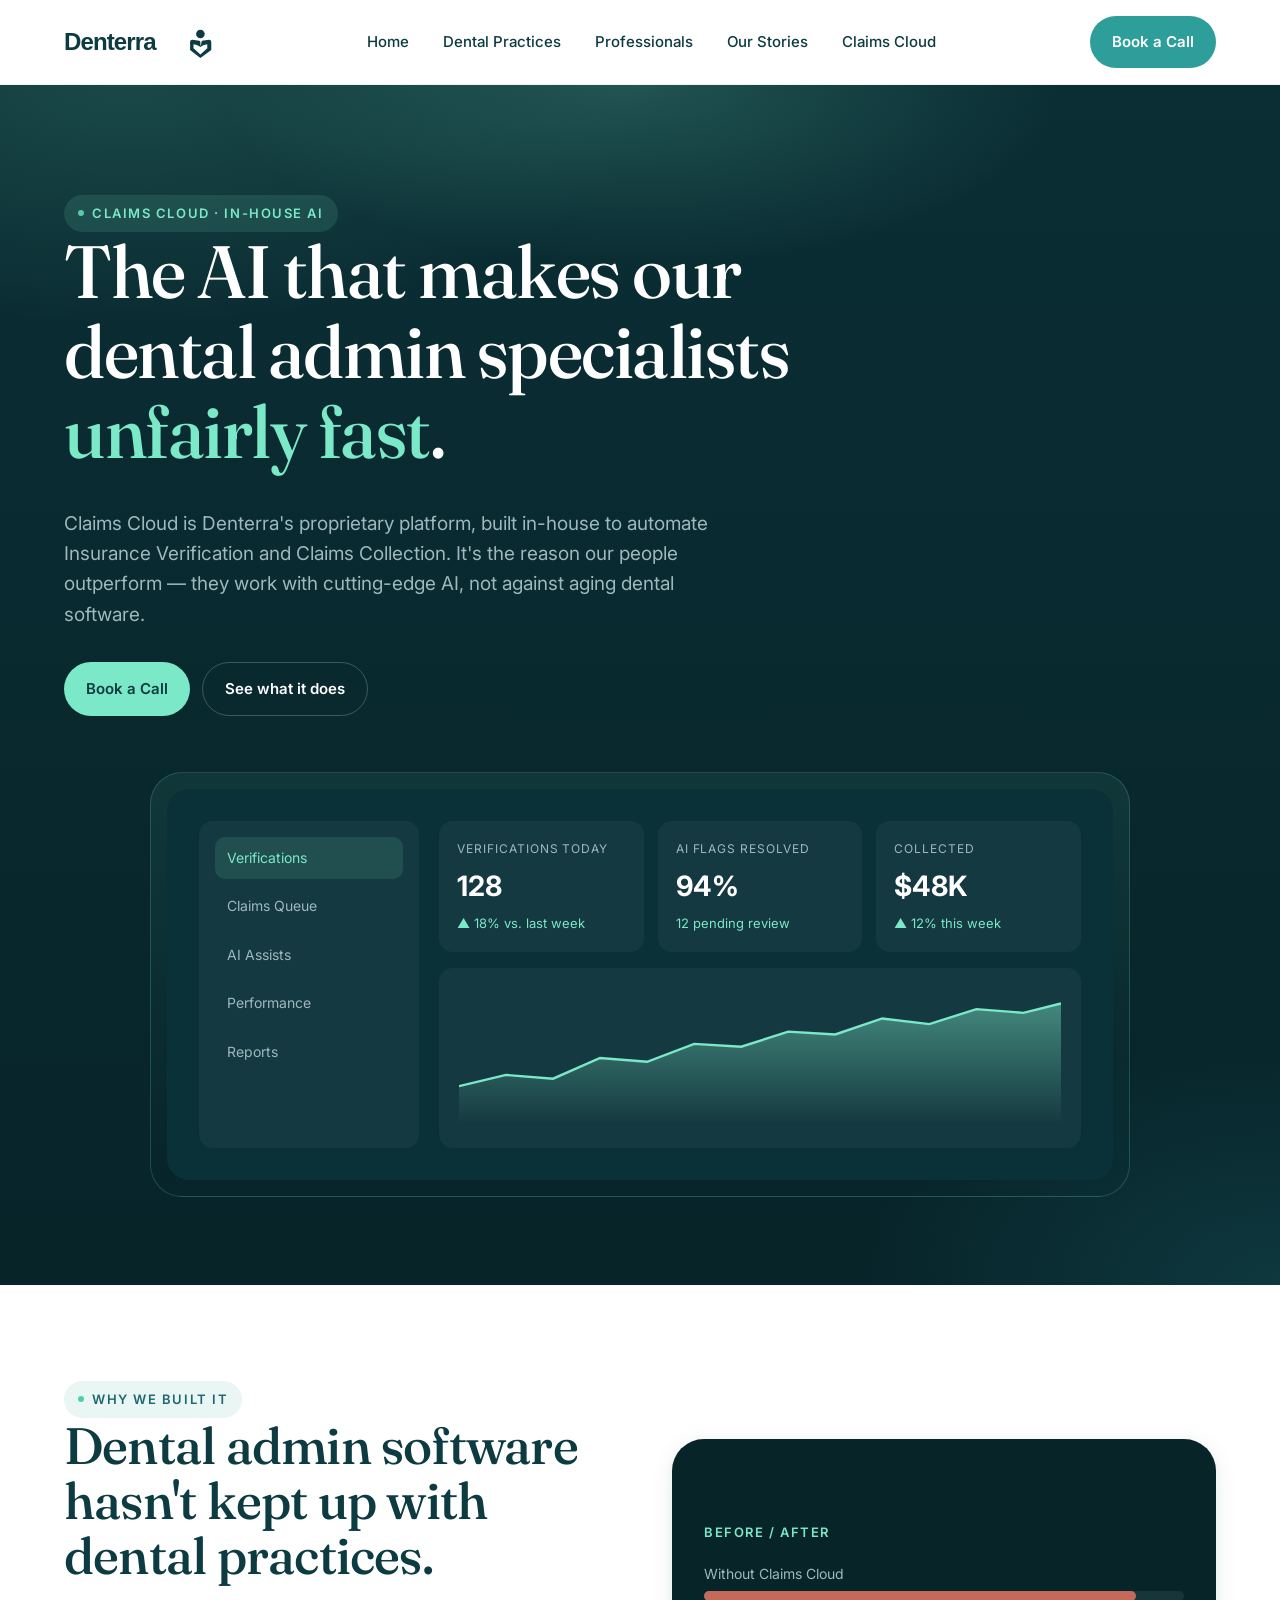
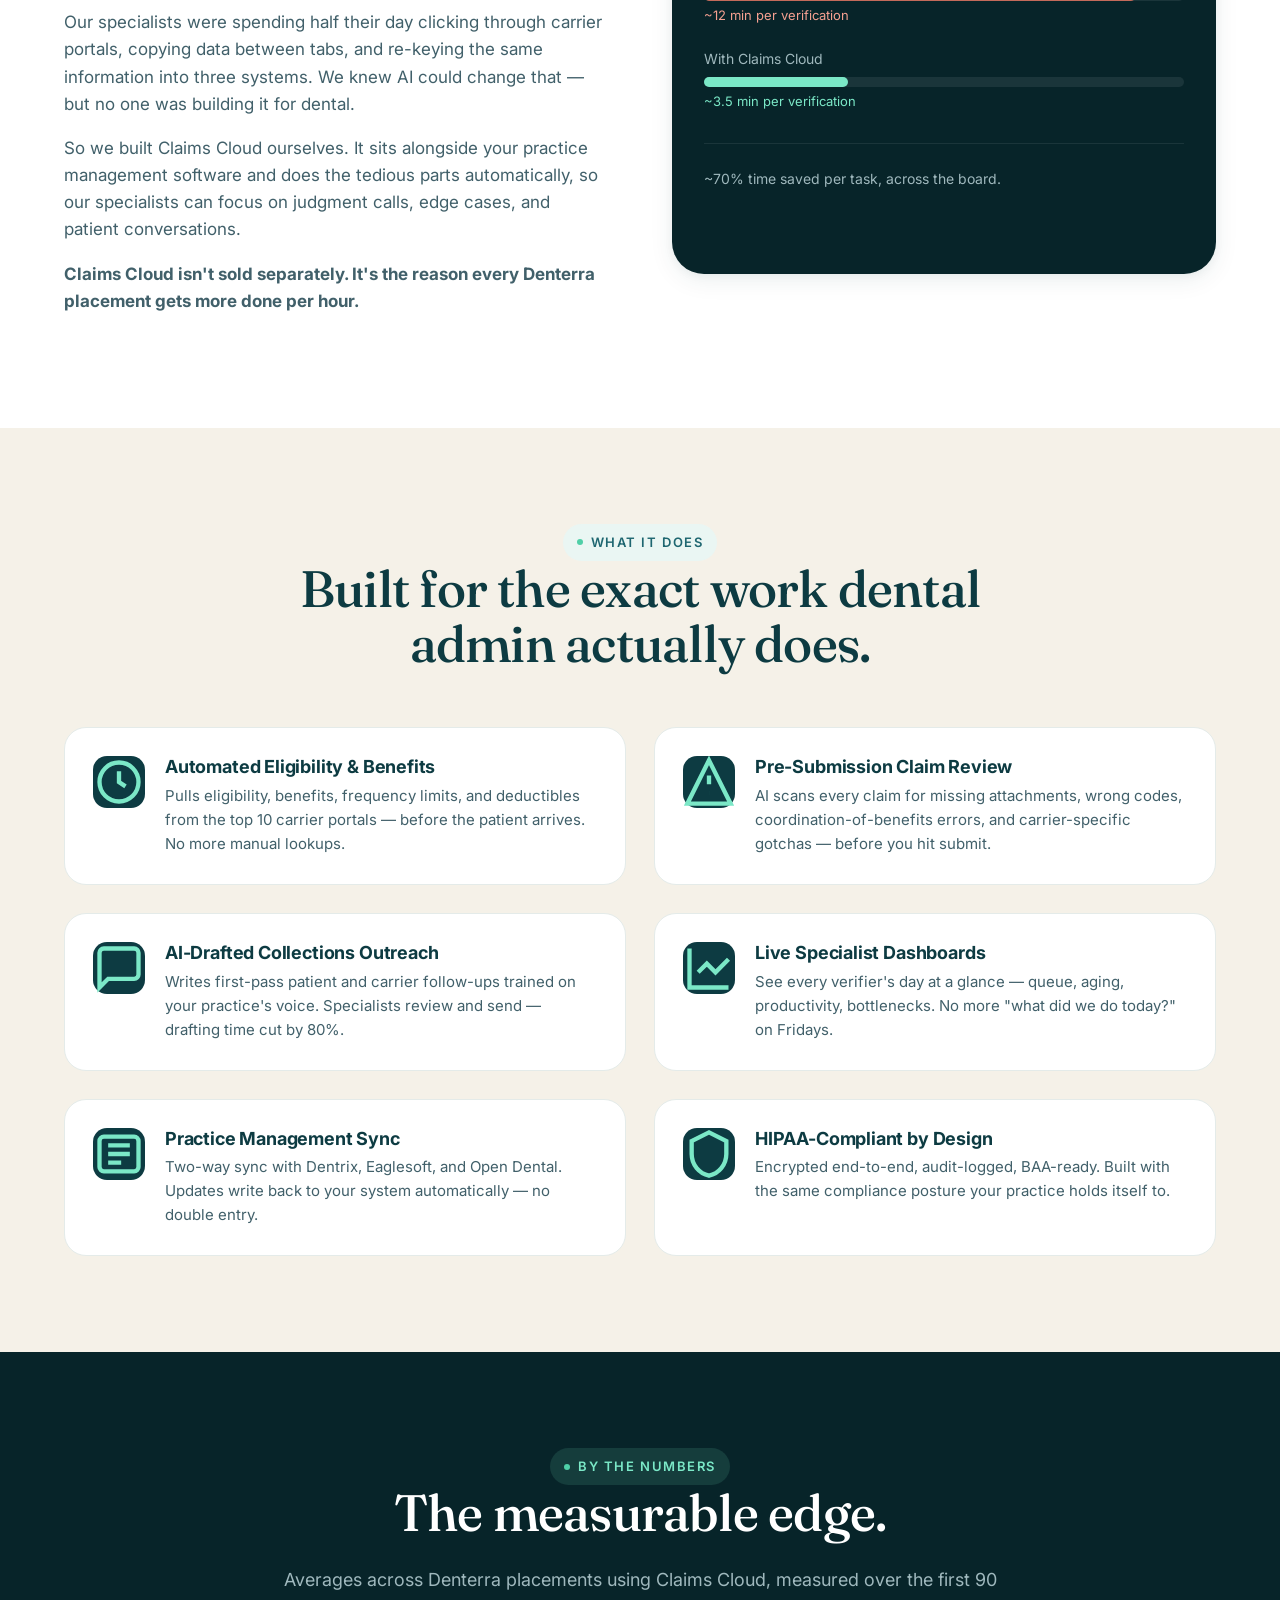
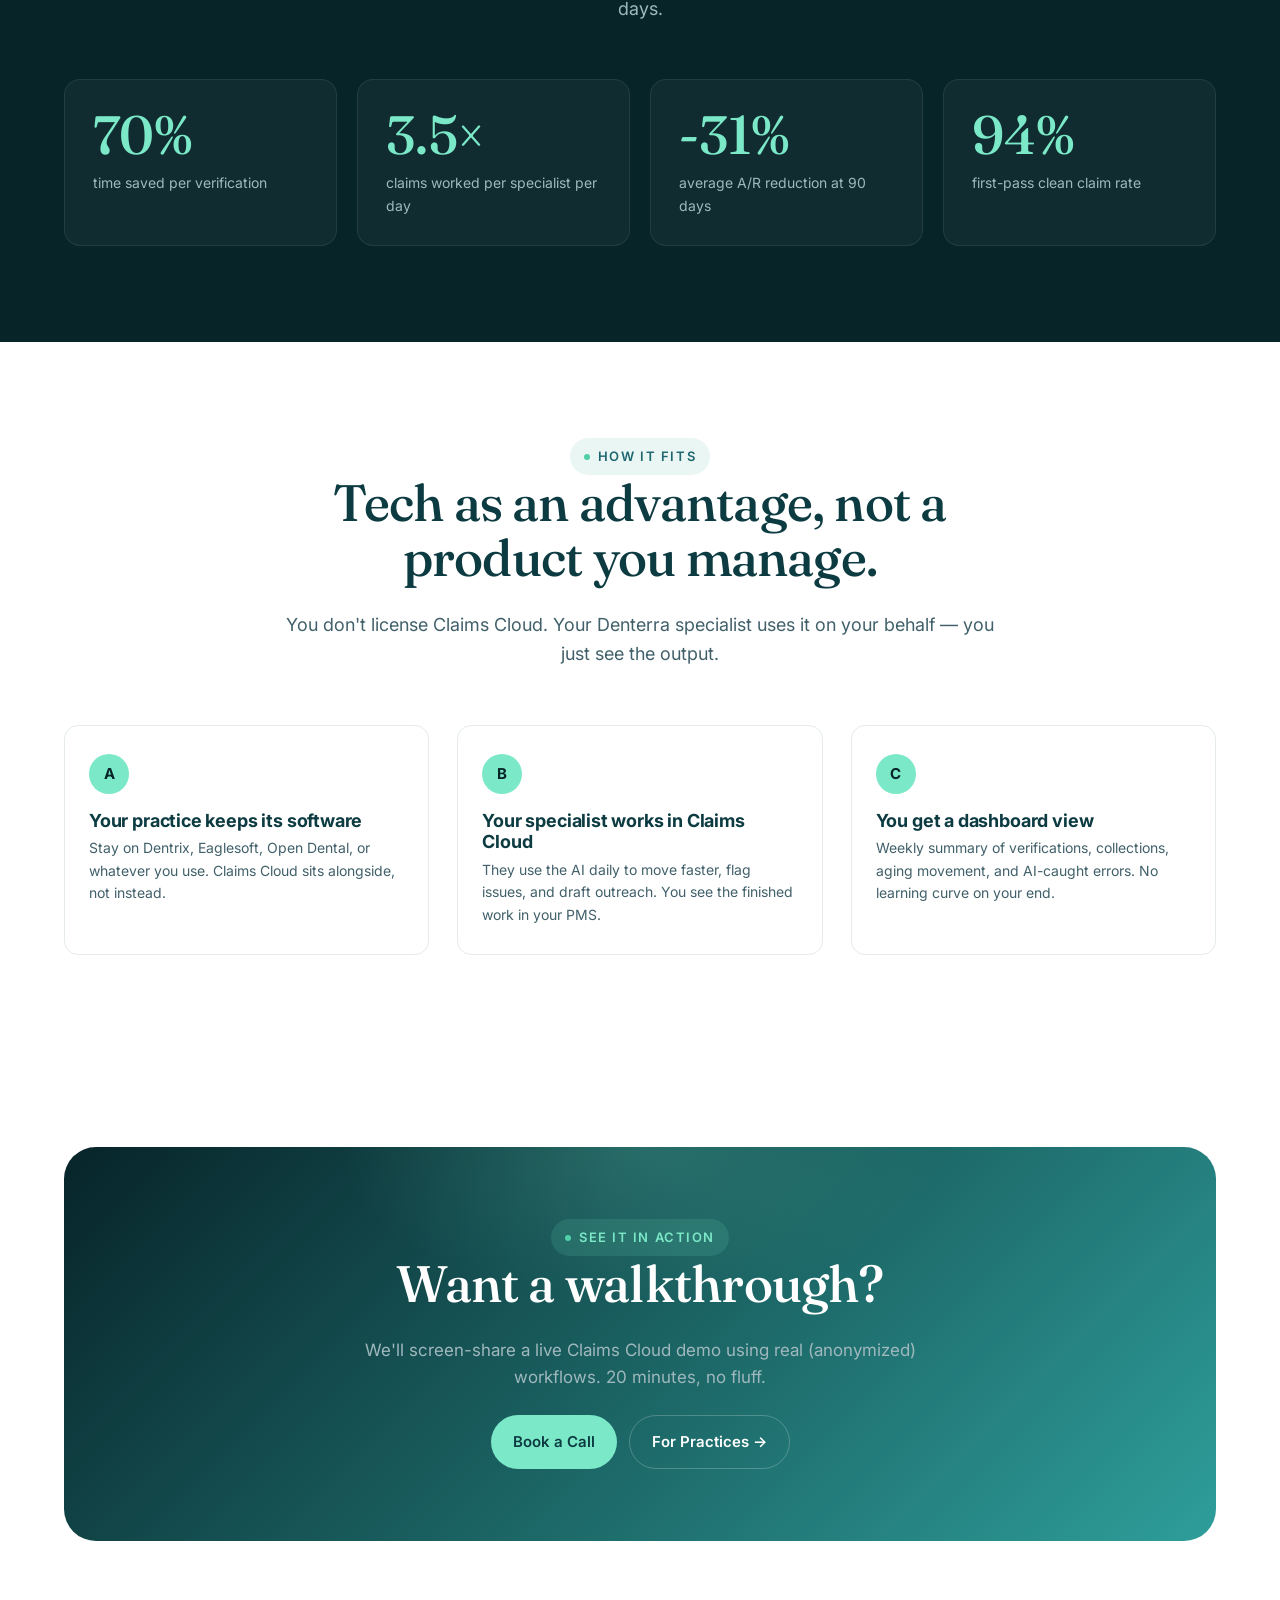
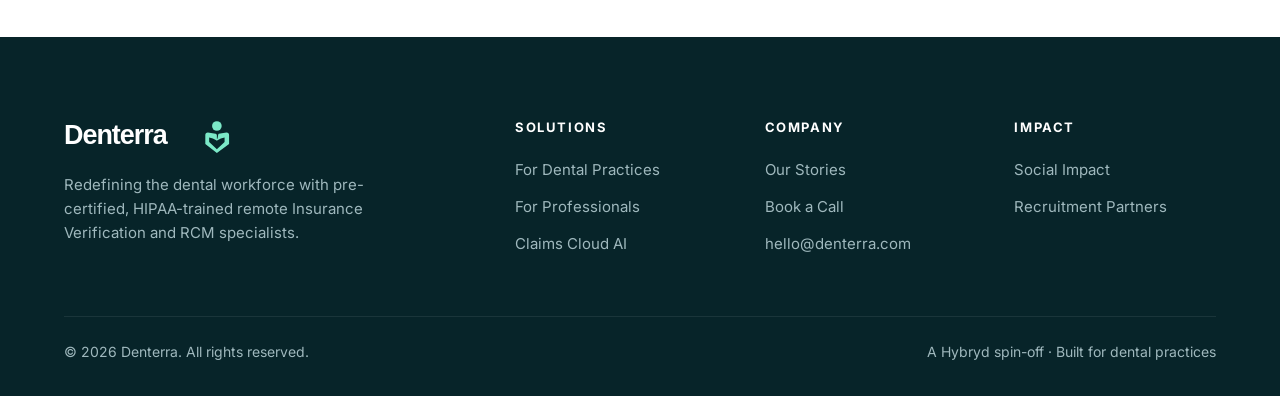
==== claims-cloud.html @ dbc6533b "Initial commit: Denterra website Static site with index, dental-practices, professionals, claims-clo" ====
<!DOCTYPE html>
<html lang="en">
<head>
  <meta charset="UTF-8" />
  <meta name="viewport" content="width=device-width, initial-scale=1.0" />
  <title>Claims Cloud — Denterra's In-House AI</title>
  <meta name="description" content="Claims Cloud is Denterra's proprietary AI platform that automates Insurance Verification and Claims Collection. Built in-house to make our specialists faster and sharper." />
  <link rel="icon" type="image/svg+xml" href="assets/logo.svg" />
  <link rel="preconnect" href="https://fonts.googleapis.com">
  <link rel="preconnect" href="https://fonts.gstatic.com" crossorigin>
  <link href="https://fonts.googleapis.com/css2?family=Fraunces:opsz,wght@9..144,400;9..144,500;9..144,600&family=Inter:wght@400;500;600;700&display=swap" rel="stylesheet">
  <link rel="stylesheet" href="assets/styles.css" />
</head>
<body>

<header class="nav">
  <div class="nav-inner">
    <a href="index.html" class="nav-logo" aria-label="Denterra home">
      <img src="assets/logo.svg" alt="Denterra" />
    </a>
    <nav><ul class="nav-links">
      <li><a href="index.html">Home</a></li>
      <li><a href="dental-practices.html">Dental Practices</a></li>
      <li><a href="professionals.html">Professionals</a></li>
      <li><a href="our-stories.html">Our Stories</a></li>
      <li><a href="claims-cloud.html">Claims Cloud</a></li>
    </ul></nav>
    <div class="nav-actions">
      <a href="#contact" class="btn btn-primary">Book a Call</a>
      <button class="nav-toggle" aria-label="Open menu"><span></span></button>
    </div>
  </div>
</header>
<div class="mobile-menu">
  <ul>
    <li><a href="index.html">Home</a></li>
    <li><a href="dental-practices.html">Dental Practices</a></li>
    <li><a href="professionals.html">Professionals</a></li>
    <li><a href="our-stories.html">Our Stories</a></li>
    <li><a href="claims-cloud.html">Claims Cloud</a></li>
  </ul>
  <a href="#contact" class="btn btn-primary">Book a Call</a>
</div>

<!-- HERO -->
<section class="page-header cc-hero">
  <div class="container">
    <span class="eyebrow on-dark">Claims Cloud · In-house AI</span>
    <h1>The AI that makes our dental admin specialists <span style="color: var(--mint)">unfairly fast</span>.</h1>
    <p class="lead">Claims Cloud is Denterra's proprietary platform, built in-house to automate Insurance Verification and Claims Collection. It's the reason our people outperform — they work with cutting-edge AI, not against aging dental software.</p>
    <div class="hero-cta mt-md">
      <a href="#contact" class="btn btn-mint">Book a Call</a>
      <a href="#features" class="btn btn-ghost-dark">See what it does</a>
    </div>

    <div class="cc-product-shot">
      <div class="cc-product-shot-inner">
        <div class="dash">
          <div class="dash-sidebar">
            <div class="dash-item active">Verifications</div>
            <div class="dash-item">Claims Queue</div>
            <div class="dash-item">AI Assists</div>
            <div class="dash-item">Performance</div>
            <div class="dash-item">Reports</div>
          </div>
          <div class="dash-main">
            <div class="dash-cards">
              <div class="dash-card"><div class="label">Verifications Today</div><div class="num">128</div><div class="trend">▲ 18% vs. last week</div></div>
              <div class="dash-card"><div class="label">AI Flags Resolved</div><div class="num">94%</div><div class="trend">12 pending review</div></div>
              <div class="dash-card"><div class="label">Collected</div><div class="num">$48K</div><div class="trend">▲ 12% this week</div></div>
            </div>
            <div class="dash-chart">
              <svg viewBox="0 0 640 140" style="width:100%;height:100%;display:block">
                <defs><linearGradient id="cc-g" x1="0" x2="0" y1="0" y2="1"><stop offset="0" stop-color="#7BE8C7" stop-opacity=".45"/><stop offset="1" stop-color="#7BE8C7" stop-opacity="0"/></linearGradient></defs>
                <path d="M0,100 L50,88 L100,92 L150,70 L200,74 L250,55 L300,58 L350,42 L400,45 L450,28 L500,34 L550,18 L600,22 L640,12 L640,140 L0,140 Z" fill="url(#cc-g)"/>
                <path d="M0,100 L50,88 L100,92 L150,70 L200,74 L250,55 L300,58 L350,42 L400,45 L450,28 L500,34 L550,18 L600,22 L640,12" fill="none" stroke="#7BE8C7" stroke-width="2.5"/>
              </svg>
            </div>
          </div>
        </div>
      </div>
    </div>
  </div>
</section>

<!-- WHY IT EXISTS -->
<section>
  <div class="container">
    <div class="split">
      <div>
        <span class="eyebrow">Why We Built It</span>
        <h2>Dental admin software hasn't kept up with dental practices.</h2>
        <p>Our specialists were spending half their day clicking through carrier portals, copying data between tabs, and re-keying the same information into three systems. We knew AI could change that — but no one was building it for dental.</p>
        <p>So we built Claims Cloud ourselves. It sits alongside your practice management software and does the tedious parts automatically, so our specialists can focus on judgment calls, edge cases, and patient conversations.</p>
        <p><strong>Claims Cloud isn't sold separately. It's the reason every Denterra placement gets more done per hour.</strong></p>
      </div>
      <div class="split-visual" style="background: var(--brand-darker);">
        <div style="padding: 32px; color: #fff; height: 100%; display: flex; flex-direction: column; justify-content: center;">
          <div style="color: var(--mint); font-size: 13px; text-transform: uppercase; letter-spacing: 0.12em; font-weight: 600;">Before / After</div>
          <div style="margin-top: 20px;">
            <div style="font-size: 14px; color: var(--text-on-dark-muted);">Without Claims Cloud</div>
            <div style="height: 10px; background: rgba(255,255,255,0.08); border-radius: 5px; margin-top: 6px; position: relative;"><div style="position: absolute; inset:0; width: 90%; background: #C46A5A; border-radius: 5px;"></div></div>
            <div style="font-size:13px; margin-top: 4px; color: #F5A091;">~12 min per verification</div>
          </div>
          <div style="margin-top: 22px;">
            <div style="font-size: 14px; color: var(--text-on-dark-muted);">With Claims Cloud</div>
            <div style="height: 10px; background: rgba(255,255,255,0.08); border-radius: 5px; margin-top: 6px; position: relative;"><div style="position: absolute; inset:0; width: 30%; background: var(--mint); border-radius: 5px;"></div></div>
            <div style="font-size:13px; margin-top: 4px; color: var(--mint);">~3.5 min per verification</div>
          </div>
          <div style="margin-top: 32px; padding-top: 24px; border-top: 1px solid rgba(255,255,255,0.08); font-size: 14px; color: var(--text-on-dark-muted);">~70% time saved per task, across the board.</div>
        </div>
      </div>
    </div>
  </div>
</section>

<!-- FEATURES -->
<section id="features" style="background: var(--bg-cream);">
  <div class="container">
    <div class="section-head">
      <span class="eyebrow">What It Does</span>
      <h2>Built for the exact work dental admin actually does.</h2>
    </div>
    <div class="cc-feature-grid">
      <div class="cc-feature">
        <div class="icon"><svg viewBox="0 0 24 24" fill="none" stroke="currentColor" stroke-width="2"><circle cx="12" cy="12" r="9"/><path d="M12 7v5l3 2"/></svg></div>
        <div><h4>Automated Eligibility & Benefits</h4><p>Pulls eligibility, benefits, frequency limits, and deductibles from the top 10 carrier portals — before the patient arrives. No more manual lookups.</p></div>
      </div>
      <div class="cc-feature">
        <div class="icon"><svg viewBox="0 0 24 24" fill="none" stroke="currentColor" stroke-width="2"><polygon points="12 2 2 22 22 22 12 2"/><path d="M12 9v4M12 17h.01"/></svg></div>
        <div><h4>Pre-Submission Claim Review</h4><p>AI scans every claim for missing attachments, wrong codes, coordination-of-benefits errors, and carrier-specific gotchas — before you hit submit.</p></div>
      </div>
      <div class="cc-feature">
        <div class="icon"><svg viewBox="0 0 24 24" fill="none" stroke="currentColor" stroke-width="2"><path d="M21 15a2 2 0 01-2 2H7l-4 4V5a2 2 0 012-2h14a2 2 0 012 2z"/></svg></div>
        <div><h4>AI-Drafted Collections Outreach</h4><p>Writes first-pass patient and carrier follow-ups trained on your practice's voice. Specialists review and send — drafting time cut by 80%.</p></div>
      </div>
      <div class="cc-feature">
        <div class="icon"><svg viewBox="0 0 24 24" fill="none" stroke="currentColor" stroke-width="2"><path d="M3 3v18h18"/><path d="M7 14l4-4 4 4 6-6"/></svg></div>
        <div><h4>Live Specialist Dashboards</h4><p>See every verifier's day at a glance — queue, aging, productivity, bottlenecks. No more "what did we do today?" on Fridays.</p></div>
      </div>
      <div class="cc-feature">
        <div class="icon"><svg viewBox="0 0 24 24" fill="none" stroke="currentColor" stroke-width="2"><rect x="3" y="4" width="18" height="16" rx="2"/><path d="M7 8h10M7 12h10M7 16h6"/></svg></div>
        <div><h4>Practice Management Sync</h4><p>Two-way sync with Dentrix, Eaglesoft, and Open Dental. Updates write back to your system automatically — no double entry.</p></div>
      </div>
      <div class="cc-feature">
        <div class="icon"><svg viewBox="0 0 24 24" fill="none" stroke="currentColor" stroke-width="2"><path d="M12 2L4 6v6c0 5 3.5 9 8 10 4.5-1 8-5 8-10V6l-8-4z"/></svg></div>
        <div><h4>HIPAA-Compliant by Design</h4><p>Encrypted end-to-end, audit-logged, BAA-ready. Built with the same compliance posture your practice holds itself to.</p></div>
      </div>
    </div>
  </div>
</section>

<!-- METRICS -->
<section style="background: var(--brand-darker); color: #fff;">
  <div class="container">
    <div class="section-head">
      <span class="eyebrow on-dark">By the numbers</span>
      <h2 style="color:#fff;">The measurable edge.</h2>
      <p style="color: var(--text-on-dark-muted);">Averages across Denterra placements using Claims Cloud, measured over the first 90 days.</p>
    </div>
    <div style="display:grid; grid-template-columns: repeat(4, 1fr); gap: 20px;">
      <div style="background: rgba(255,255,255,0.04); border: 1px solid rgba(255,255,255,0.08); border-radius: 16px; padding: 28px;">
        <div style="font-family: var(--font-display); font-size: 54px; font-weight: 500; color: var(--mint); line-height: 1;">70%</div>
        <div style="margin-top: 10px; color: var(--text-on-dark-muted); font-size: 14px;">time saved per verification</div>
      </div>
      <div style="background: rgba(255,255,255,0.04); border: 1px solid rgba(255,255,255,0.08); border-radius: 16px; padding: 28px;">
        <div style="font-family: var(--font-display); font-size: 54px; font-weight: 500; color: var(--mint); line-height: 1;">3.5×</div>
        <div style="margin-top: 10px; color: var(--text-on-dark-muted); font-size: 14px;">claims worked per specialist per day</div>
      </div>
      <div style="background: rgba(255,255,255,0.04); border: 1px solid rgba(255,255,255,0.08); border-radius: 16px; padding: 28px;">
        <div style="font-family: var(--font-display); font-size: 54px; font-weight: 500; color: var(--mint); line-height: 1;">-31%</div>
        <div style="margin-top: 10px; color: var(--text-on-dark-muted); font-size: 14px;">average A/R reduction at 90 days</div>
      </div>
      <div style="background: rgba(255,255,255,0.04); border: 1px solid rgba(255,255,255,0.08); border-radius: 16px; padding: 28px;">
        <div style="font-family: var(--font-display); font-size: 54px; font-weight: 500; color: var(--mint); line-height: 1;">94%</div>
        <div style="margin-top: 10px; color: var(--text-on-dark-muted); font-size: 14px;">first-pass clean claim rate</div>
      </div>
    </div>
  </div>
</section>

<!-- HOW IT FITS -->
<section>
  <div class="container">
    <div class="section-head">
      <span class="eyebrow">How It Fits</span>
      <h2>Tech as an advantage, not a product you manage.</h2>
      <p>You don't license Claims Cloud. Your Denterra specialist uses it on your behalf — you just see the output.</p>
    </div>
    <div class="steps" style="grid-template-columns: repeat(3, 1fr); color: var(--text-primary);">
      <div class="step" style="background: #fff; border: 1px solid var(--border); color: var(--text-primary);">
        <div class="step-num">A</div>
        <h4 style="color: var(--text-primary);">Your practice keeps its software</h4>
        <p style="color: var(--text-secondary);">Stay on Dentrix, Eaglesoft, Open Dental, or whatever you use. Claims Cloud sits alongside, not instead.</p>
      </div>
      <div class="step" style="background: #fff; border: 1px solid var(--border); color: var(--text-primary);">
        <div class="step-num">B</div>
        <h4 style="color: var(--text-primary);">Your specialist works in Claims Cloud</h4>
        <p style="color: var(--text-secondary);">They use the AI daily to move faster, flag issues, and draft outreach. You see the finished work in your PMS.</p>
      </div>
      <div class="step" style="background: #fff; border: 1px solid var(--border); color: var(--text-primary);">
        <div class="step-num">C</div>
        <h4 style="color: var(--text-primary);">You get a dashboard view</h4>
        <p style="color: var(--text-secondary);">Weekly summary of verifications, collections, aging movement, and AI-caught errors. No learning curve on your end.</p>
      </div>
    </div>
  </div>
</section>

<!-- CTA -->
<section>
  <div class="container">
    <div class="cta-block" id="contact">
      <span class="eyebrow on-dark">See it in action</span>
      <h2>Want a walkthrough?</h2>
      <p>We'll screen-share a live Claims Cloud demo using real (anonymized) workflows. 20 minutes, no fluff.</p>
      <div class="hero-cta"><a href="mailto:hello@denterra.com" class="btn btn-mint">Book a Call</a><a href="dental-practices.html" class="btn btn-ghost-dark">For Practices →</a></div>
    </div>
  </div>
</section>

<footer class="footer">
  <div class="container">
    <div class="footer-grid">
      <div>
        <div class="footer-logo">
          <img src="assets/logo-light.svg" alt="Denterra" />
        </div>
        <p class="footer-tag">Redefining the dental workforce with pre-certified, HIPAA-trained remote Insurance Verification and RCM specialists.</p>
      </div>
      <div class="footer-col"><h5>Solutions</h5><ul><li><a href="dental-practices.html">For Dental Practices</a></li><li><a href="professionals.html">For Professionals</a></li><li><a href="claims-cloud.html">Claims Cloud AI</a></li></ul></div>
      <div class="footer-col"><h5>Company</h5><ul><li><a href="our-stories.html">Our Stories</a></li><li><a href="#contact">Book a Call</a></li><li><a href="mailto:hello@denterra.com">hello@denterra.com</a></li></ul></div>
      <div class="footer-col"><h5>Impact</h5><ul><li><a href="our-stories.html#impact">Social Impact</a></li><li><a href="our-stories.html#partners">Recruitment Partners</a></li></ul></div>
    </div>
    <div class="footer-bottom"><div>© 2026 Denterra. All rights reserved.</div><div>A Hybryd spin-off · Built for dental practices</div></div>
  </div>
</footer>
<script src="assets/script.js"></script>
</body>
</html>
---- assets/styles.css ----
/* =====================================================
   DENTERRA — Shared Styles
   Brand: dental admin staffing + Claims Cloud AI
   ===================================================== */

:root {
  /* Brand — pulled from Denterra Canva site */
  --brand-dark: #0D3B42;       /* primary dark teal bg */
  --brand-darker: #072429;     /* deepest bg */
  --brand-teal: #2E9E9A;       /* "Book a Call" button + Discover section bg */
  --brand-teal-dark: #1F8580;
  --brand-teal-2: #1E6670;

  --mint: #7BE8C7;             /* logo accent */
  --mint-strong: #4FCFA7;
  --mint-soft: #C9E8E4;        /* Discover section inner card */
  --mint-bg: #EAF6F3;          /* light body bg tint */

  /* Neutrals */
  --bg-cream: #F5F1E8;         /* certification chip bg / cream panels */
  --bg-offwhite: #F7F4EC;
  --bg-white: #FFFFFF;
  --text-primary: #0D3B42;
  --text-secondary: #41606A;
  --text-muted: #7C949C;
  --text-on-dark: #EAF1F0;
  --text-on-dark-muted: #9FB8BD;
  --border: #E4EBE9;
  --border-dark: #1C4A52;

  /* Type — serif display + clean sans body (matches Canva site) */
  --font-sans: 'Inter', -apple-system, BlinkMacSystemFont, 'Segoe UI', Helvetica, Arial, sans-serif;
  --font-display: 'Fraunces', 'Cormorant Garamond', Georgia, 'Times New Roman', serif;

  /* Radius + shadows */
  --r-sm: 8px;
  --r-md: 14px;
  --r-lg: 22px;
  --r-xl: 32px;
  --r-pill: 999px;

  --shadow-sm: 0 1px 2px rgba(13, 59, 66, 0.06), 0 2px 8px rgba(13, 59, 66, 0.04);
  --shadow-md: 0 6px 24px rgba(13, 59, 66, 0.08), 0 2px 8px rgba(13, 59, 66, 0.05);
  --shadow-lg: 0 24px 60px rgba(13, 59, 66, 0.14), 0 8px 20px rgba(13, 59, 66, 0.08);

  /* Layout */
  --max: 1200px;
  --gutter: 24px;
}

/* Reset */
*, *::before, *::after { box-sizing: border-box; }
html { scroll-behavior: smooth; -webkit-text-size-adjust: 100%; }
body {
  margin: 0;
  font-family: var(--font-sans);
  font-size: 17px;
  line-height: 1.6;
  color: var(--text-primary);
  background: var(--bg-white);
  -webkit-font-smoothing: antialiased;
  -moz-osx-font-smoothing: grayscale;
}
img, svg { max-width: 100%; display: block; }
a { color: inherit; text-decoration: none; }
button { font: inherit; cursor: pointer; border: 0; background: transparent; color: inherit; }

h1, h2 {
  font-family: var(--font-display);
  font-weight: 500;
  letter-spacing: -0.015em;
  line-height: 1.08;
  margin: 0 0 0.5em;
  color: var(--text-primary);
}
h3, h4 {
  font-family: var(--font-sans);
  font-weight: 700;
  letter-spacing: -0.01em;
  line-height: 1.2;
  margin: 0 0 0.5em;
  color: var(--text-primary);
}
h1 { font-size: clamp(42px, 5.8vw, 74px); letter-spacing: -0.02em; }
h2 { font-size: clamp(32px, 4vw, 52px); }
h3 { font-size: clamp(22px, 2.2vw, 28px); }
h4 { font-size: 18px; }
p { margin: 0 0 1em; color: var(--text-secondary); }

.eyebrow {
  display: inline-flex;
  align-items: center;
  gap: 8px;
  font-size: 13px;
  font-weight: 600;
  letter-spacing: 0.12em;
  text-transform: uppercase;
  color: var(--brand-teal-2);
  background: var(--mint-bg);
  padding: 8px 14px;
  border-radius: var(--r-pill);
}
.eyebrow.on-dark {
  color: var(--mint);
  background: rgba(123, 232, 199, 0.12);
}
.eyebrow::before {
  content: '';
  width: 6px; height: 6px; border-radius: 50%;
  background: var(--mint-strong);
}

.container {
  width: 100%;
  max-width: var(--max);
  margin: 0 auto;
  padding: 0 var(--gutter);
}

/* ============ Buttons ============ */
.btn {
  display: inline-flex;
  align-items: center;
  gap: 10px;
  font-weight: 600;
  font-size: 15px;
  padding: 14px 22px;
  border-radius: var(--r-pill);
  transition: transform .15s ease, background .2s ease, color .2s ease, box-shadow .2s ease;
  white-space: nowrap;
}
.btn svg { width: 16px; height: 16px; }
.btn:hover { transform: translateY(-1px); }
.btn-primary {
  background: var(--brand-teal);
  color: #fff;
}
.btn-primary:hover { background: var(--brand-teal-dark); }
.btn-mint {
  background: var(--mint);
  color: var(--brand-dark);
}
.btn-mint:hover { background: var(--mint-strong); }
.btn-dark {
  background: var(--brand-dark);
  color: #fff;
}
.btn-dark:hover { background: var(--brand-darker); }
.btn-ghost {
  color: var(--brand-dark);
  border: 1px solid var(--border);
  background: #fff;
}
.btn-ghost:hover { border-color: var(--brand-dark); }
.btn-ghost-dark {
  color: #fff;
  border: 1px solid rgba(255,255,255,0.22);
  background: transparent;
}
.btn-ghost-dark:hover { border-color: var(--mint); color: var(--mint); }
.btn-link {
  color: var(--brand-teal-2);
  font-weight: 600;
  display: inline-flex;
  align-items: center;
  gap: 6px;
}
.btn-link:hover { color: var(--brand-dark); }

/* ============ Nav ============ */
.nav {
  position: sticky; top: 0;
  background: rgba(255,255,255,0.92);
  backdrop-filter: saturate(140%) blur(14px);
  -webkit-backdrop-filter: saturate(140%) blur(14px);
  border-bottom: 1px solid rgba(13, 59, 66, 0.06);
  z-index: 50;
}
.nav-inner {
  display: flex;
  align-items: center;
  justify-content: space-between;
  padding: 16px var(--gutter);
  max-width: var(--max);
  margin: 0 auto;
  gap: 24px;
}
.nav-logo { display: inline-flex; align-items: center; gap: 10px; }
.nav-logo img, .nav-logo svg { height: 32px; width: auto; display: block; }
.nav-links {
  display: flex; align-items: center;
  gap: 6px;
  list-style: none; margin: 0; padding: 0;
}
.nav-links a {
  padding: 10px 14px;
  font-weight: 500;
  font-size: 15px;
  color: var(--text-primary);
  border-radius: var(--r-pill);
  transition: background .15s ease;
}
.nav-links a:hover { background: var(--mint-bg); }
.nav-links a.active { color: var(--brand-dark); }
.nav-actions { display: flex; align-items: center; gap: 10px; }
.nav-toggle {
  display: none;
  width: 44px; height: 44px;
  align-items: center; justify-content: center;
  border-radius: 12px;
  border: 1px solid var(--border);
  background: #fff;
}
.nav-toggle span {
  display: block; width: 18px; height: 2px;
  background: var(--brand-dark); position: relative;
}
.nav-toggle span::before, .nav-toggle span::after {
  content: ''; position: absolute; left: 0;
  width: 18px; height: 2px; background: var(--brand-dark);
}
.nav-toggle span::before { top: -6px; }
.nav-toggle span::after { top: 6px; }

/* ============ Hero (dark) ============ */
.hero-dark {
  background: var(--brand-darker);
  background:
    radial-gradient(1200px 600px at 12% -10%, rgba(123,232,199,0.16), transparent 60%),
    radial-gradient(1000px 500px at 100% 0%, rgba(123,232,199,0.08), transparent 60%),
    linear-gradient(180deg, #0A2E34 0%, #072429 100%);
  color: #fff;
  position: relative;
  overflow: hidden;
}
.hero-dark .hero-inner {
  max-width: var(--max);
  margin: 0 auto;
  padding: 110px var(--gutter) 120px;
  display: grid;
  grid-template-columns: 1.1fr 1fr;
  gap: 64px;
  align-items: center;
}
.hero-dark h1 { color: #fff; }
.hero-dark h1 .accent { color: var(--mint); }
.hero-dark p.lead {
  font-size: 19px;
  color: var(--text-on-dark-muted);
  max-width: 540px;
  margin-bottom: 28px;
}
.hero-cta { display: flex; gap: 12px; flex-wrap: wrap; }
.hero-trust {
  margin-top: 36px;
  display: flex; align-items: center; gap: 16px;
  color: var(--text-on-dark-muted);
  font-size: 14px;
}
.hero-trust .avatars { display: flex; }
.hero-trust .avatar {
  width: 34px; height: 34px; border-radius: 50%;
  background: linear-gradient(135deg, var(--mint), var(--brand-teal-2));
  border: 2px solid var(--brand-darker);
  margin-left: -10px;
  display: flex; align-items: center; justify-content: center;
  font-size: 12px; font-weight: 700; color: var(--brand-darker);
}
.hero-trust .avatar:first-child { margin-left: 0; }

.hero-visual {
  position: relative;
  aspect-ratio: 4/5;
  border-radius: var(--r-xl);
  overflow: hidden;
  background:
    linear-gradient(180deg, rgba(13,59,66,0) 40%, rgba(7,36,41,0.55) 100%),
    url('https://images.unsplash.com/photo-1629909613654-28e377c37b09?auto=format&fit=crop&w=900&q=80') center/cover;
  box-shadow: var(--shadow-lg);
}
.hero-visual .floating-card {
  position: absolute;
  background: #fff; color: var(--brand-dark);
  padding: 16px 18px;
  border-radius: var(--r-md);
  box-shadow: var(--shadow-md);
  font-size: 14px;
  display: flex; align-items: center; gap: 12px;
}
.hero-visual .floating-card .dot {
  width: 10px; height: 10px; border-radius: 50%; background: var(--mint-strong);
  box-shadow: 0 0 0 4px rgba(79,207,167,0.18);
}
.hero-visual .fc-1 { top: 24px; left: 24px; }
.hero-visual .fc-2 { bottom: 28px; right: 24px; background: var(--brand-dark); color: #fff; }
.hero-visual .fc-2 strong { color: var(--mint); }

/* ============ Sections ============ */
section { padding: 96px 0; }
.section-head {
  text-align: center;
  max-width: 720px;
  margin: 0 auto 56px;
}
.section-head p { font-size: 18px; }

/* Stats strip */
.stats {
  background: var(--bg-cream);
  padding: 48px 0;
  border-top: 1px solid var(--border);
  border-bottom: 1px solid var(--border);
}
.stats-grid {
  display: grid;
  grid-template-columns: repeat(4, 1fr);
  gap: 32px;
  text-align: center;
}
.stat-num {
  font-family: var(--font-display);
  font-size: clamp(34px, 4vw, 48px);
  font-weight: 700;
  color: var(--brand-dark);
  letter-spacing: -0.02em;
}
.stat-label {
  color: var(--text-muted);
  font-size: 14px;
  text-transform: uppercase;
  letter-spacing: 0.1em;
  margin-top: 4px;
}

/* Feature grid */
.feature-grid {
  display: grid;
  grid-template-columns: repeat(3, 1fr);
  gap: 24px;
}
.feature {
  background: #fff;
  border: 1px solid var(--border);
  border-radius: var(--r-lg);
  padding: 32px;
  transition: transform .2s ease, box-shadow .2s ease, border-color .2s ease;
}
.feature:hover {
  transform: translateY(-4px);
  border-color: var(--mint-strong);
  box-shadow: var(--shadow-md);
}
.feature .icon {
  width: 52px; height: 52px; border-radius: 14px;
  background: var(--mint-bg);
  color: var(--brand-dark);
  display: flex; align-items: center; justify-content: center;
  margin-bottom: 20px;
}
.feature .icon svg { width: 24px; height: 24px; }
.feature h3 { font-size: 20px; margin-bottom: 10px; }
.feature p { font-size: 15px; margin: 0; }

/* How it works */
.how {
  background: var(--brand-darker);
  color: #fff;
  border-radius: var(--r-xl);
  padding: 72px 56px;
  position: relative;
  overflow: hidden;
}
.how::before {
  content: '';
  position: absolute; inset: 0;
  background:
    radial-gradient(600px 300px at 100% 0%, rgba(123,232,199,0.14), transparent 60%),
    radial-gradient(600px 300px at 0% 100%, rgba(30,102,112,0.22), transparent 60%);
  pointer-events: none;
}
.how h2 { color: #fff; }
.how p { color: var(--text-on-dark-muted); }
.steps {
  position: relative;
  display: grid;
  grid-template-columns: repeat(4, 1fr);
  gap: 28px;
  margin-top: 48px;
}
.step {
  background: rgba(255,255,255,0.04);
  border: 1px solid rgba(255,255,255,0.08);
  border-radius: var(--r-md);
  padding: 28px 24px;
  position: relative;
}
.step-num {
  width: 40px; height: 40px; border-radius: 50%;
  background: var(--mint);
  color: var(--brand-darker);
  font-weight: 700;
  display: flex; align-items: center; justify-content: center;
  margin-bottom: 16px;
  font-size: 15px;
}
.step h4 { color: #fff; font-size: 18px; margin-bottom: 6px; }
.step p { color: var(--text-on-dark-muted); font-size: 14px; margin: 0; }

/* Roles / services grid */
.roles {
  display: grid;
  grid-template-columns: repeat(3, 1fr);
  gap: 20px;
}
.role {
  background: #fff;
  border: 1px solid var(--border);
  border-radius: var(--r-lg);
  padding: 28px;
  display: flex; flex-direction: column;
  min-height: 200px;
  transition: transform .2s ease, border-color .2s ease;
}
.role:hover { transform: translateY(-3px); border-color: var(--mint-strong); }
.role .role-icon {
  width: 44px; height: 44px;
  border-radius: 12px;
  background: var(--brand-dark);
  color: var(--mint);
  display: flex; align-items: center; justify-content: center;
  margin-bottom: 16px;
}
.role .role-icon svg { width: 22px; height: 22px; }
.role h4 { font-size: 18px; margin-bottom: 8px; }
.role p { font-size: 14px; margin: 0 0 14px; }
.role .chips { margin-top: auto; display: flex; flex-wrap: wrap; gap: 6px; }
.chip {
  font-size: 12px;
  font-weight: 500;
  padding: 5px 10px;
  border-radius: var(--r-pill);
  background: var(--mint-bg);
  color: var(--brand-teal-2);
}

/* Testimonials */
.testimonials {
  display: grid;
  grid-template-columns: repeat(2, 1fr);
  gap: 24px;
}
.testimonial {
  background: var(--bg-cream);
  border-radius: var(--r-lg);
  padding: 36px;
  position: relative;
}
.testimonial .quote-mark {
  font-family: Georgia, serif;
  font-size: 64px;
  color: var(--mint-strong);
  line-height: 1;
  margin-bottom: 8px;
}
.testimonial p { font-size: 17px; color: var(--text-primary); }
.testimonial-author {
  margin-top: 20px;
  display: flex; align-items: center; gap: 14px;
  padding-top: 20px;
  border-top: 1px solid var(--border);
}
.author-avatar {
  width: 48px; height: 48px; border-radius: 50%;
  background: linear-gradient(135deg, var(--brand-teal-2), var(--mint-strong));
  display: flex; align-items: center; justify-content: center;
  color: #fff; font-weight: 700;
}
.author-info strong { display: block; color: var(--brand-dark); }
.author-info span { color: var(--text-muted); font-size: 14px; }

/* CTA block */
.cta-block {
  background: linear-gradient(135deg, var(--brand-darker), var(--brand-teal));
  border-radius: var(--r-xl);
  padding: 72px 56px;
  text-align: center;
  color: #fff;
  position: relative;
  overflow: hidden;
}
.cta-block::before {
  content: '';
  position: absolute; inset: 0;
  background: radial-gradient(500px 260px at 50% 0%, rgba(123,232,199,0.18), transparent 60%);
  pointer-events: none;
}
.cta-block h2 { color: #fff; }
.cta-block p { color: var(--text-on-dark-muted); max-width: 560px; margin: 0 auto 24px; }
.cta-block .hero-cta { justify-content: center; }

/* ============ Footer ============ */
.footer {
  background: var(--brand-darker);
  color: var(--text-on-dark-muted);
  padding: 80px 0 32px;
}
.footer-grid {
  display: grid;
  grid-template-columns: 2fr 1fr 1fr 1fr;
  gap: 48px;
  margin-bottom: 56px;
}
.footer-logo img, .footer-logo svg { height: 36px; width: auto; margin-bottom: 20px; display: block; }
.footer-tag { max-width: 320px; color: var(--text-on-dark-muted); font-size: 15px; }
.footer-col h5 {
  color: #fff;
  font-size: 13px;
  font-weight: 700;
  letter-spacing: 0.12em;
  text-transform: uppercase;
  margin: 0 0 18px;
}
.footer-col ul { list-style: none; padding: 0; margin: 0; display: grid; gap: 10px; }
.footer-col a {
  color: var(--text-on-dark-muted);
  font-size: 15px;
  transition: color .15s ease;
}
.footer-col a:hover { color: var(--mint); }
.footer-bottom {
  border-top: 1px solid rgba(255,255,255,0.08);
  padding-top: 24px;
  display: flex; justify-content: space-between;
  align-items: center;
  font-size: 14px;
  flex-wrap: wrap;
  gap: 12px;
}

/* ============ Page header (inner pages) ============ */
.page-header {
  background: var(--brand-darker);
  color: #fff;
  padding: 110px 0 88px;
  position: relative;
  overflow: hidden;
}
.page-header::before {
  content: '';
  position: absolute; inset: 0;
  background:
    radial-gradient(900px 400px at 10% 0%, rgba(123,232,199,0.14), transparent 60%),
    radial-gradient(700px 400px at 100% 100%, rgba(30,102,112,0.3), transparent 60%);
  pointer-events: none;
}
.page-header .container { position: relative; z-index: 1; }
.page-header h1 { color: #fff; max-width: 820px; }
.page-header .lead {
  font-size: 19px;
  color: var(--text-on-dark-muted);
  max-width: 680px;
  margin-top: 18px;
}

/* Split sections */
.split {
  display: grid;
  grid-template-columns: 1fr 1fr;
  gap: 64px;
  align-items: center;
}
.split.reverse > *:first-child { order: 2; }
.split-visual {
  aspect-ratio: 5/4;
  border-radius: var(--r-xl);
  background: var(--mint-bg);
  box-shadow: var(--shadow-md);
  overflow: hidden;
  position: relative;
}
.split-visual img { width: 100%; height: 100%; object-fit: cover; }

/* Check list */
.checklist { list-style: none; padding: 0; margin: 24px 0 32px; display: grid; gap: 12px; }
.checklist li {
  display: flex; align-items: start; gap: 12px;
  color: var(--text-primary);
  font-size: 16px;
}
.checklist li::before {
  content: '';
  flex-shrink: 0;
  width: 24px; height: 24px;
  border-radius: 50%;
  background: var(--mint);
  background-image: url("data:image/svg+xml,%3Csvg xmlns='http://www.w3.org/2000/svg' viewBox='0 0 24 24' fill='none' stroke='%230D3B42' stroke-width='3' stroke-linecap='round' stroke-linejoin='round'%3E%3Cpolyline points='20 6 9 17 4 12'/%3E%3C/svg%3E");
  background-repeat: no-repeat;
  background-size: 14px;
  background-position: center;
  margin-top: 2px;
}

/* Story card */
.story-grid {
  display: grid;
  grid-template-columns: repeat(2, 1fr);
  gap: 32px;
}
.story-card {
  background: #fff;
  border: 1px solid var(--border);
  border-radius: var(--r-xl);
  overflow: hidden;
  display: flex; flex-direction: column;
  transition: transform .2s ease, box-shadow .2s ease;
}
.story-card:hover { transform: translateY(-4px); box-shadow: var(--shadow-md); }
.story-img {
  aspect-ratio: 16/9;
  background: var(--mint-bg);
  position: relative;
  overflow: hidden;
}
.story-img img { width: 100%; height: 100%; object-fit: cover; }
.story-meta {
  position: absolute; top: 16px; left: 16px;
  background: rgba(13,59,66,0.85);
  color: var(--mint);
  font-size: 12px; font-weight: 600;
  text-transform: uppercase; letter-spacing: 0.08em;
  padding: 6px 12px;
  border-radius: var(--r-pill);
}
.story-body { padding: 28px; flex: 1; display: flex; flex-direction: column; }
.story-body h3 { font-size: 22px; margin-bottom: 10px; }
.story-body p { font-size: 15px; margin: 0 0 16px; }
.story-footer {
  margin-top: auto;
  display: flex; justify-content: space-between; align-items: center;
  padding-top: 18px;
  border-top: 1px solid var(--border);
  font-size: 14px;
  color: var(--text-muted);
}

/* Badges in hero */
.badges { display: flex; flex-wrap: wrap; gap: 10px; margin-top: 24px; }
.badge {
  display: inline-flex; align-items: center; gap: 8px;
  padding: 8px 14px;
  background: rgba(123,232,199,0.10);
  border: 1px solid rgba(123,232,199,0.3);
  color: var(--mint);
  border-radius: var(--r-pill);
  font-size: 13px;
  font-weight: 500;
}
.badge svg { width: 14px; height: 14px; }

/* Claims Cloud specific */
.cc-hero {
  background:
    radial-gradient(700px 300px at 50% 0%, rgba(123,232,199,0.2), transparent 60%),
    linear-gradient(180deg, #0A2E34 0%, #072429 100%);
}
.cc-product-shot {
  margin-top: 56px;
  max-width: 980px;
  margin-left: auto; margin-right: auto;
  background: linear-gradient(180deg, rgba(123,232,199,0.08), transparent);
  padding: 16px;
  border-radius: var(--r-xl);
  border: 1px solid rgba(123,232,199,0.2);
}
.cc-product-shot-inner {
  background: #0B3138;
  border-radius: var(--r-lg);
  padding: 32px;
  min-height: 360px;
  color: #fff;
}
.cc-feature-grid {
  display: grid;
  grid-template-columns: repeat(2, 1fr);
  gap: 28px;
}
.cc-feature {
  display: flex; gap: 20px;
  padding: 28px;
  background: #fff;
  border: 1px solid var(--border);
  border-radius: var(--r-lg);
}
.cc-feature .icon {
  flex-shrink: 0;
  width: 52px; height: 52px;
  border-radius: 14px;
  background: var(--brand-dark);
  color: var(--mint);
  display: flex; align-items: center; justify-content: center;
}
.cc-feature h4 { font-size: 18px; margin-bottom: 6px; }
.cc-feature p { margin: 0; font-size: 15px; }

/* Dashboard mock */
.dash {
  display: grid;
  grid-template-columns: 220px 1fr;
  gap: 20px;
  color: #fff;
}
.dash-sidebar {
  background: rgba(255,255,255,0.04);
  border-radius: var(--r-md);
  padding: 16px;
  display: flex; flex-direction: column; gap: 6px;
}
.dash-item {
  font-size: 14px;
  padding: 10px 12px;
  border-radius: 10px;
  color: var(--text-on-dark-muted);
  display: flex; align-items: center; gap: 10px;
}
.dash-item.active { background: rgba(123,232,199,0.12); color: var(--mint); }
.dash-main {
  display: grid; gap: 16px;
}
.dash-cards { display: grid; grid-template-columns: repeat(3, 1fr); gap: 14px; }
.dash-card {
  background: rgba(255,255,255,0.04);
  border-radius: var(--r-md);
  padding: 18px;
}
.dash-card .label { font-size: 12px; color: var(--text-on-dark-muted); text-transform: uppercase; letter-spacing: 0.08em; }
.dash-card .num { font-size: 28px; font-weight: 700; color: #fff; margin-top: 6px; }
.dash-card .trend { font-size: 13px; color: var(--mint); margin-top: 4px; }
.dash-chart {
  background: rgba(255,255,255,0.04);
  border-radius: var(--r-md);
  padding: 20px;
  min-height: 180px;
}

/* FAQ */
.faq { max-width: 820px; margin: 0 auto; }
.faq details {
  border-bottom: 1px solid var(--border);
  padding: 20px 0;
}
.faq summary {
  font-weight: 600;
  color: var(--brand-dark);
  font-size: 17px;
  cursor: pointer;
  list-style: none;
  display: flex; justify-content: space-between; align-items: center;
}
.faq summary::after {
  content: '+';
  font-size: 26px; font-weight: 300;
  color: var(--brand-teal-2);
  transition: transform .2s ease;
}
.faq details[open] summary::after { content: '−'; }
.faq p { margin-top: 12px; }

/* Contact form */
.contact-grid {
  display: grid;
  grid-template-columns: 1fr 1fr;
  gap: 48px;
  align-items: start;
}
.contact-info .info-item {
  display: flex; gap: 14px; margin-bottom: 20px;
}
.contact-info .info-icon {
  flex-shrink: 0;
  width: 40px; height: 40px;
  background: var(--mint-bg);
  color: var(--brand-dark);
  border-radius: 12px;
  display: flex; align-items: center; justify-content: center;
}
.form-card {
  background: #fff;
  border: 1px solid var(--border);
  border-radius: var(--r-xl);
  padding: 36px;
  box-shadow: var(--shadow-sm);
}
.form-row { display: grid; grid-template-columns: 1fr 1fr; gap: 16px; }
.field { margin-bottom: 16px; }
.field label {
  display: block;
  font-size: 13px; font-weight: 600;
  color: var(--text-primary);
  margin-bottom: 6px;
}
.field input, .field textarea, .field select {
  width: 100%;
  padding: 12px 14px;
  border: 1px solid var(--border);
  border-radius: var(--r-sm);
  font: inherit;
  color: var(--text-primary);
  background: #fff;
  transition: border-color .15s ease, box-shadow .15s ease;
}
.field input:focus, .field textarea:focus, .field select:focus {
  outline: none;
  border-color: var(--mint-strong);
  box-shadow: 0 0 0 3px rgba(79,207,167,0.2);
}
.field textarea { min-height: 120px; resize: vertical; }

/* Utility */
.text-center { text-align: center; }
.mt-sm { margin-top: 16px; }
.mt-md { margin-top: 32px; }
.mt-lg { margin-top: 56px; }

/* ============ Responsive ============ */
@media (max-width: 960px) {
  .hero-dark .hero-inner { grid-template-columns: 1fr; padding: 80px var(--gutter) 96px; }
  .hero-visual { aspect-ratio: 5/4; }
  .stats-grid { grid-template-columns: repeat(2, 1fr); }
  .feature-grid, .roles { grid-template-columns: repeat(2, 1fr); }
  .testimonials, .story-grid, .cc-feature-grid { grid-template-columns: 1fr; }
  .steps { grid-template-columns: repeat(2, 1fr); }
  .how, .cta-block { padding: 56px 32px; }
  .footer-grid { grid-template-columns: 1fr 1fr; }
  .split, .contact-grid { grid-template-columns: 1fr; gap: 40px; }
  .split.reverse > *:first-child { order: 0; }
  .dash { grid-template-columns: 1fr; }
  .dash-cards { grid-template-columns: repeat(3, 1fr); }
  section { padding: 72px 0; }
}

@media (max-width: 680px) {
  .nav-links { display: none; }
  .nav-toggle { display: inline-flex; }
  .nav-actions .btn-ghost { display: none; }
  .feature-grid, .roles { grid-template-columns: 1fr; }
  .steps { grid-template-columns: 1fr; }
  .form-row { grid-template-columns: 1fr; }
  .footer-grid { grid-template-columns: 1fr; gap: 32px; }
  .footer-bottom { flex-direction: column; align-items: flex-start; }
  .how { padding: 40px 24px; }
  .cta-block { padding: 48px 24px; }
  .dash-cards { grid-template-columns: 1fr; }
}

/* Mobile menu */
.mobile-menu {
  position: fixed; inset: 0; top: 64px;
  background: #fff;
  padding: 24px;
  border-top: 1px solid var(--border);
  transform: translateY(-100%);
  transition: transform .25s ease;
  z-index: 40;
}
.mobile-menu.open { transform: translateY(0); }
.mobile-menu ul { list-style: none; padding: 0; margin: 0; display: grid; gap: 4px; }
.mobile-menu a {
  display: block;
  padding: 14px;
  font-size: 18px;
  font-weight: 500;
  color: var(--brand-dark);
  border-radius: var(--r-sm);
}
.mobile-menu a:hover { background: var(--mint-bg); }
.mobile-menu .btn { margin-top: 16px; width: 100%; justify-content: center; }
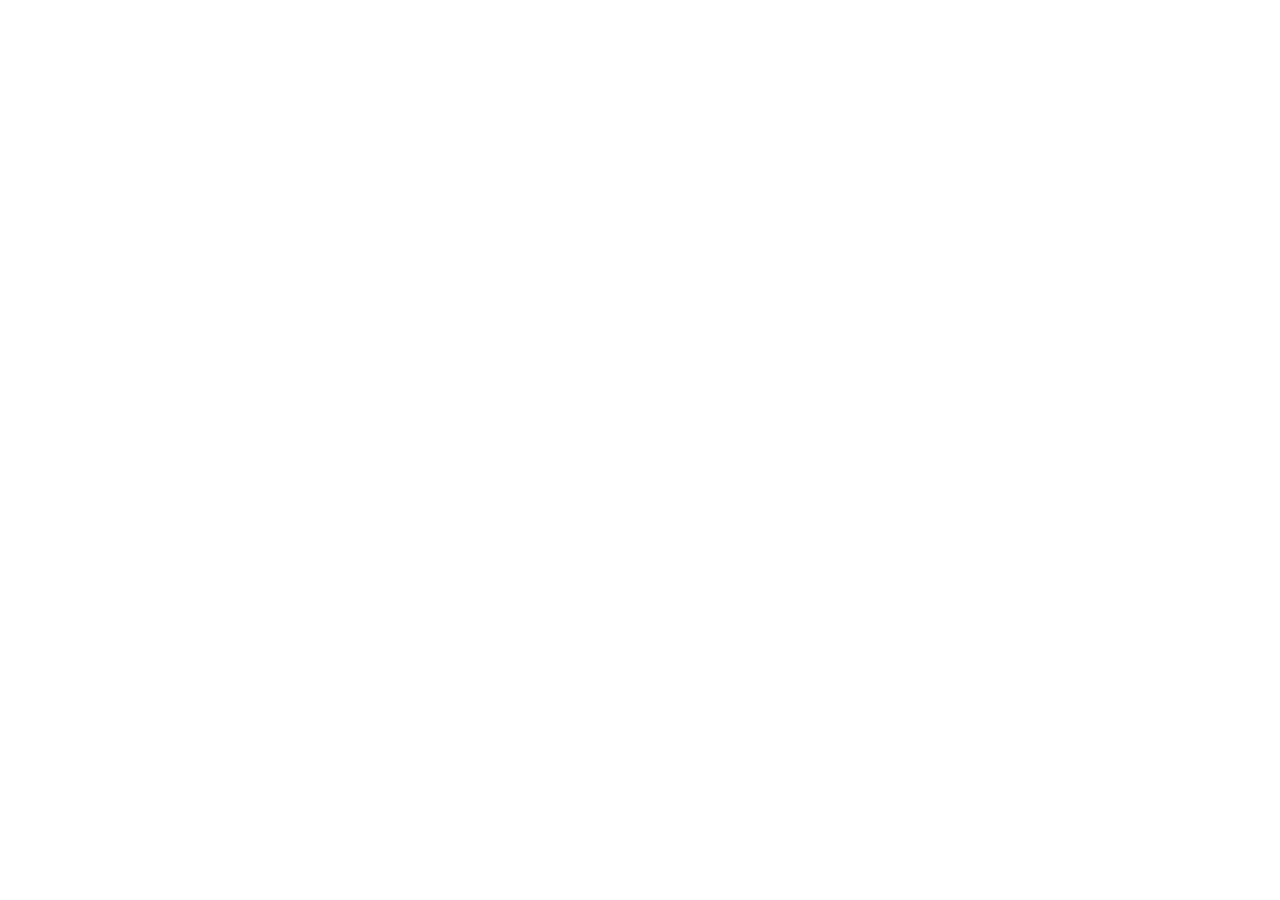
==== commit b8bbed0b: "SEO and AEO pass across the site - Unique titles, meta descriptions, canonicals, Open Graph and Twit" ====
--- a/claims-cloud.html
+++ b/claims-cloud.html
@@ -1,240 +1,14 @@
-<!DOCTYPE html>
+<!doctype html>
 <html lang="en">
 <head>
-  <meta charset="UTF-8" />
-  <meta name="viewport" content="width=device-width, initial-scale=1.0" />
-  <title>Claims Cloud — Denterra's In-House AI</title>
-  <meta name="description" content="Claims Cloud is Denterra's proprietary AI platform that automates Insurance Verification and Claims Collection. Built in-house to make our specialists faster and sharper." />
-  <link rel="icon" type="image/svg+xml" href="assets/logo.svg" />
-  <link rel="preconnect" href="https://fonts.googleapis.com">
-  <link rel="preconnect" href="https://fonts.gstatic.com" crossorigin>
-  <link href="https://fonts.googleapis.com/css2?family=Fraunces:opsz,wght@9..144,400;9..144,500;9..144,600&family=Inter:wght@400;500;600;700&display=swap" rel="stylesheet">
-  <link rel="stylesheet" href="assets/styles.css" />
+<meta charset="utf-8">
+<title>Redirecting to Denterra</title>
+<link rel="canonical" href="https://www.hiredenterra.com/index.html">
+<meta name="robots" content="noindex">
+<meta http-equiv="refresh" content="0; url=https://www.hiredenterra.com/index.html">
+<script>location.replace("https://www.hiredenterra.com/index.html");</script>
 </head>
 <body>
-
-<header class="nav">
-  <div class="nav-inner">
-    <a href="index.html" class="nav-logo" aria-label="Denterra home">
-      <img src="assets/logo.svg" alt="Denterra" />
-    </a>
-    <nav><ul class="nav-links">
-      <li><a href="index.html">Home</a></li>
-      <li><a href="dental-practices.html">Dental Practices</a></li>
-      <li><a href="professionals.html">Professionals</a></li>
-      <li><a href="our-stories.html">Our Stories</a></li>
-      <li><a href="claims-cloud.html">Claims Cloud</a></li>
-    </ul></nav>
-    <div class="nav-actions">
-      <a href="#contact" class="btn btn-primary">Book a Call</a>
-      <button class="nav-toggle" aria-label="Open menu"><span></span></button>
-    </div>
-  </div>
-</header>
-<div class="mobile-menu">
-  <ul>
-    <li><a href="index.html">Home</a></li>
-    <li><a href="dental-practices.html">Dental Practices</a></li>
-    <li><a href="professionals.html">Professionals</a></li>
-    <li><a href="our-stories.html">Our Stories</a></li>
-    <li><a href="claims-cloud.html">Claims Cloud</a></li>
-  </ul>
-  <a href="#contact" class="btn btn-primary">Book a Call</a>
-</div>
-
-<!-- HERO -->
-<section class="page-header cc-hero">
-  <div class="container">
-    <span class="eyebrow on-dark">Claims Cloud · In-house AI</span>
-    <h1>The AI that makes our dental admin specialists <span style="color: var(--mint)">unfairly fast</span>.</h1>
-    <p class="lead">Claims Cloud is Denterra's proprietary platform, built in-house to automate Insurance Verification and Claims Collection. It's the reason our people outperform — they work with cutting-edge AI, not against aging dental software.</p>
-    <div class="hero-cta mt-md">
-      <a href="#contact" class="btn btn-mint">Book a Call</a>
-      <a href="#features" class="btn btn-ghost-dark">See what it does</a>
-    </div>
-
-    <div class="cc-product-shot">
-      <div class="cc-product-shot-inner">
-        <div class="dash">
-          <div class="dash-sidebar">
-            <div class="dash-item active">Verifications</div>
-            <div class="dash-item">Claims Queue</div>
-            <div class="dash-item">AI Assists</div>
-            <div class="dash-item">Performance</div>
-            <div class="dash-item">Reports</div>
-          </div>
-          <div class="dash-main">
-            <div class="dash-cards">
-              <div class="dash-card"><div class="label">Verifications Today</div><div class="num">128</div><div class="trend">▲ 18% vs. last week</div></div>
-              <div class="dash-card"><div class="label">AI Flags Resolved</div><div class="num">94%</div><div class="trend">12 pending review</div></div>
-              <div class="dash-card"><div class="label">Collected</div><div class="num">$48K</div><div class="trend">▲ 12% this week</div></div>
-            </div>
-            <div class="dash-chart">
-              <svg viewBox="0 0 640 140" style="width:100%;height:100%;display:block">
-                <defs><linearGradient id="cc-g" x1="0" x2="0" y1="0" y2="1"><stop offset="0" stop-color="#7BE8C7" stop-opacity=".45"/><stop offset="1" stop-color="#7BE8C7" stop-opacity="0"/></linearGradient></defs>
-                <path d="M0,100 L50,88 L100,92 L150,70 L200,74 L250,55 L300,58 L350,42 L400,45 L450,28 L500,34 L550,18 L600,22 L640,12 L640,140 L0,140 Z" fill="url(#cc-g)"/>
-                <path d="M0,100 L50,88 L100,92 L150,70 L200,74 L250,55 L300,58 L350,42 L400,45 L450,28 L500,34 L550,18 L600,22 L640,12" fill="none" stroke="#7BE8C7" stroke-width="2.5"/>
-              </svg>
-            </div>
-          </div>
-        </div>
-      </div>
-    </div>
-  </div>
-</section>
-
-<!-- WHY IT EXISTS -->
-<section>
-  <div class="container">
-    <div class="split">
-      <div>
-        <span class="eyebrow">Why We Built It</span>
-        <h2>Dental admin software hasn't kept up with dental practices.</h2>
-        <p>Our specialists were spending half their day clicking through carrier portals, copying data between tabs, and re-keying the same information into three systems. We knew AI could change that — but no one was building it for dental.</p>
-        <p>So we built Claims Cloud ourselves. It sits alongside your practice management software and does the tedious parts automatically, so our specialists can focus on judgment calls, edge cases, and patient conversations.</p>
-        <p><strong>Claims Cloud isn't sold separately. It's the reason every Denterra placement gets more done per hour.</strong></p>
-      </div>
-      <div class="split-visual" style="background: var(--brand-darker);">
-        <div style="padding: 32px; color: #fff; height: 100%; display: flex; flex-direction: column; justify-content: center;">
-          <div style="color: var(--mint); font-size: 13px; text-transform: uppercase; letter-spacing: 0.12em; font-weight: 600;">Before / After</div>
-          <div style="margin-top: 20px;">
-            <div style="font-size: 14px; color: var(--text-on-dark-muted);">Without Claims Cloud</div>
-            <div style="height: 10px; background: rgba(255,255,255,0.08); border-radius: 5px; margin-top: 6px; position: relative;"><div style="position: absolute; inset:0; width: 90%; background: #C46A5A; border-radius: 5px;"></div></div>
-            <div style="font-size:13px; margin-top: 4px; color: #F5A091;">~12 min per verification</div>
-          </div>
-          <div style="margin-top: 22px;">
-            <div style="font-size: 14px; color: var(--text-on-dark-muted);">With Claims Cloud</div>
-            <div style="height: 10px; background: rgba(255,255,255,0.08); border-radius: 5px; margin-top: 6px; position: relative;"><div style="position: absolute; inset:0; width: 30%; background: var(--mint); border-radius: 5px;"></div></div>
-            <div style="font-size:13px; margin-top: 4px; color: var(--mint);">~3.5 min per verification</div>
-          </div>
-          <div style="margin-top: 32px; padding-top: 24px; border-top: 1px solid rgba(255,255,255,0.08); font-size: 14px; color: var(--text-on-dark-muted);">~70% time saved per task, across the board.</div>
-        </div>
-      </div>
-    </div>
-  </div>
-</section>
-
-<!-- FEATURES -->
-<section id="features" style="background: var(--bg-cream);">
-  <div class="container">
-    <div class="section-head">
-      <span class="eyebrow">What It Does</span>
-      <h2>Built for the exact work dental admin actually does.</h2>
-    </div>
-    <div class="cc-feature-grid">
-      <div class="cc-feature">
-        <div class="icon"><svg viewBox="0 0 24 24" fill="none" stroke="currentColor" stroke-width="2"><circle cx="12" cy="12" r="9"/><path d="M12 7v5l3 2"/></svg></div>
-        <div><h4>Automated Eligibility & Benefits</h4><p>Pulls eligibility, benefits, frequency limits, and deductibles from the top 10 carrier portals — before the patient arrives. No more manual lookups.</p></div>
-      </div>
-      <div class="cc-feature">
-        <div class="icon"><svg viewBox="0 0 24 24" fill="none" stroke="currentColor" stroke-width="2"><polygon points="12 2 2 22 22 22 12 2"/><path d="M12 9v4M12 17h.01"/></svg></div>
-        <div><h4>Pre-Submission Claim Review</h4><p>AI scans every claim for missing attachments, wrong codes, coordination-of-benefits errors, and carrier-specific gotchas — before you hit submit.</p></div>
-      </div>
-      <div class="cc-feature">
-        <div class="icon"><svg viewBox="0 0 24 24" fill="none" stroke="currentColor" stroke-width="2"><path d="M21 15a2 2 0 01-2 2H7l-4 4V5a2 2 0 012-2h14a2 2 0 012 2z"/></svg></div>
-        <div><h4>AI-Drafted Collections Outreach</h4><p>Writes first-pass patient and carrier follow-ups trained on your practice's voice. Specialists review and send — drafting time cut by 80%.</p></div>
-      </div>
-      <div class="cc-feature">
-        <div class="icon"><svg viewBox="0 0 24 24" fill="none" stroke="currentColor" stroke-width="2"><path d="M3 3v18h18"/><path d="M7 14l4-4 4 4 6-6"/></svg></div>
-        <div><h4>Live Specialist Dashboards</h4><p>See every verifier's day at a glance — queue, aging, productivity, bottlenecks. No more "what did we do today?" on Fridays.</p></div>
-      </div>
-      <div class="cc-feature">
-        <div class="icon"><svg viewBox="0 0 24 24" fill="none" stroke="currentColor" stroke-width="2"><rect x="3" y="4" width="18" height="16" rx="2"/><path d="M7 8h10M7 12h10M7 16h6"/></svg></div>
-        <div><h4>Practice Management Sync</h4><p>Two-way sync with Dentrix, Eaglesoft, and Open Dental. Updates write back to your system automatically — no double entry.</p></div>
-      </div>
-      <div class="cc-feature">
-        <div class="icon"><svg viewBox="0 0 24 24" fill="none" stroke="currentColor" stroke-width="2"><path d="M12 2L4 6v6c0 5 3.5 9 8 10 4.5-1 8-5 8-10V6l-8-4z"/></svg></div>
-        <div><h4>HIPAA-Compliant by Design</h4><p>Encrypted end-to-end, audit-logged, BAA-ready. Built with the same compliance posture your practice holds itself to.</p></div>
-      </div>
-    </div>
-  </div>
-</section>
-
-<!-- METRICS -->
-<section style="background: var(--brand-darker); color: #fff;">
-  <div class="container">
-    <div class="section-head">
-      <span class="eyebrow on-dark">By the numbers</span>
-      <h2 style="color:#fff;">The measurable edge.</h2>
-      <p style="color: var(--text-on-dark-muted);">Averages across Denterra placements using Claims Cloud, measured over the first 90 days.</p>
-    </div>
-    <div style="display:grid; grid-template-columns: repeat(4, 1fr); gap: 20px;">
-      <div style="background: rgba(255,255,255,0.04); border: 1px solid rgba(255,255,255,0.08); border-radius: 16px; padding: 28px;">
-        <div style="font-family: var(--font-display); font-size: 54px; font-weight: 500; color: var(--mint); line-height: 1;">70%</div>
-        <div style="margin-top: 10px; color: var(--text-on-dark-muted); font-size: 14px;">time saved per verification</div>
-      </div>
-      <div style="background: rgba(255,255,255,0.04); border: 1px solid rgba(255,255,255,0.08); border-radius: 16px; padding: 28px;">
-        <div style="font-family: var(--font-display); font-size: 54px; font-weight: 500; color: var(--mint); line-height: 1;">3.5×</div>
-        <div style="margin-top: 10px; color: var(--text-on-dark-muted); font-size: 14px;">claims worked per specialist per day</div>
-      </div>
-      <div style="background: rgba(255,255,255,0.04); border: 1px solid rgba(255,255,255,0.08); border-radius: 16px; padding: 28px;">
-        <div style="font-family: var(--font-display); font-size: 54px; font-weight: 500; color: var(--mint); line-height: 1;">-31%</div>
-        <div style="margin-top: 10px; color: var(--text-on-dark-muted); font-size: 14px;">average A/R reduction at 90 days</div>
-      </div>
-      <div style="background: rgba(255,255,255,0.04); border: 1px solid rgba(255,255,255,0.08); border-radius: 16px; padding: 28px;">
-        <div style="font-family: var(--font-display); font-size: 54px; font-weight: 500; color: var(--mint); line-height: 1;">94%</div>
-        <div style="margin-top: 10px; color: var(--text-on-dark-muted); font-size: 14px;">first-pass clean claim rate</div>
-      </div>
-    </div>
-  </div>
-</section>
-
-<!-- HOW IT FITS -->
-<section>
-  <div class="container">
-    <div class="section-head">
-      <span class="eyebrow">How It Fits</span>
-      <h2>Tech as an advantage, not a product you manage.</h2>
-      <p>You don't license Claims Cloud. Your Denterra specialist uses it on your behalf — you just see the output.</p>
-    </div>
-    <div class="steps" style="grid-template-columns: repeat(3, 1fr); color: var(--text-primary);">
-      <div class="step" style="background: #fff; border: 1px solid var(--border); color: var(--text-primary);">
-        <div class="step-num">A</div>
-        <h4 style="color: var(--text-primary);">Your practice keeps its software</h4>
-        <p style="color: var(--text-secondary);">Stay on Dentrix, Eaglesoft, Open Dental, or whatever you use. Claims Cloud sits alongside, not instead.</p>
-      </div>
-      <div class="step" style="background: #fff; border: 1px solid var(--border); color: var(--text-primary);">
-        <div class="step-num">B</div>
-        <h4 style="color: var(--text-primary);">Your specialist works in Claims Cloud</h4>
-        <p style="color: var(--text-secondary);">They use the AI daily to move faster, flag issues, and draft outreach. You see the finished work in your PMS.</p>
-      </div>
-      <div class="step" style="background: #fff; border: 1px solid var(--border); color: var(--text-primary);">
-        <div class="step-num">C</div>
-        <h4 style="color: var(--text-primary);">You get a dashboard view</h4>
-        <p style="color: var(--text-secondary);">Weekly summary of verifications, collections, aging movement, and AI-caught errors. No learning curve on your end.</p>
-      </div>
-    </div>
-  </div>
-</section>
-
-<!-- CTA -->
-<section>
-  <div class="container">
-    <div class="cta-block" id="contact">
-      <span class="eyebrow on-dark">See it in action</span>
-      <h2>Want a walkthrough?</h2>
-      <p>We'll screen-share a live Claims Cloud demo using real (anonymized) workflows. 20 minutes, no fluff.</p>
-      <div class="hero-cta"><a href="mailto:hello@denterra.com" class="btn btn-mint">Book a Call</a><a href="dental-practices.html" class="btn btn-ghost-dark">For Practices →</a></div>
-    </div>
-  </div>
-</section>
-
-<footer class="footer">
-  <div class="container">
-    <div class="footer-grid">
-      <div>
-        <div class="footer-logo">
-          <img src="assets/logo-light.svg" alt="Denterra" />
-        </div>
-        <p class="footer-tag">Redefining the dental workforce with pre-certified, HIPAA-trained remote Insurance Verification and RCM specialists.</p>
-      </div>
-      <div class="footer-col"><h5>Solutions</h5><ul><li><a href="dental-practices.html">For Dental Practices</a></li><li><a href="professionals.html">For Professionals</a></li><li><a href="claims-cloud.html">Claims Cloud AI</a></li></ul></div>
-      <div class="footer-col"><h5>Company</h5><ul><li><a href="our-stories.html">Our Stories</a></li><li><a href="#contact">Book a Call</a></li><li><a href="mailto:hello@denterra.com">hello@denterra.com</a></li></ul></div>
-      <div class="footer-col"><h5>Impact</h5><ul><li><a href="our-stories.html#impact">Social Impact</a></li><li><a href="our-stories.html#partners">Recruitment Partners</a></li></ul></div>
-    </div>
-    <div class="footer-bottom"><div>© 2026 Denterra. All rights reserved.</div><div>A Hybryd spin-off · Built for dental practices</div></div>
-  </div>
-</footer>
-<script src="assets/script.js"></script>
+<p>This page has moved. <a href="https://www.hiredenterra.com/index.html">Continue to Denterra</a>.</p>
 </body>
 </html>
